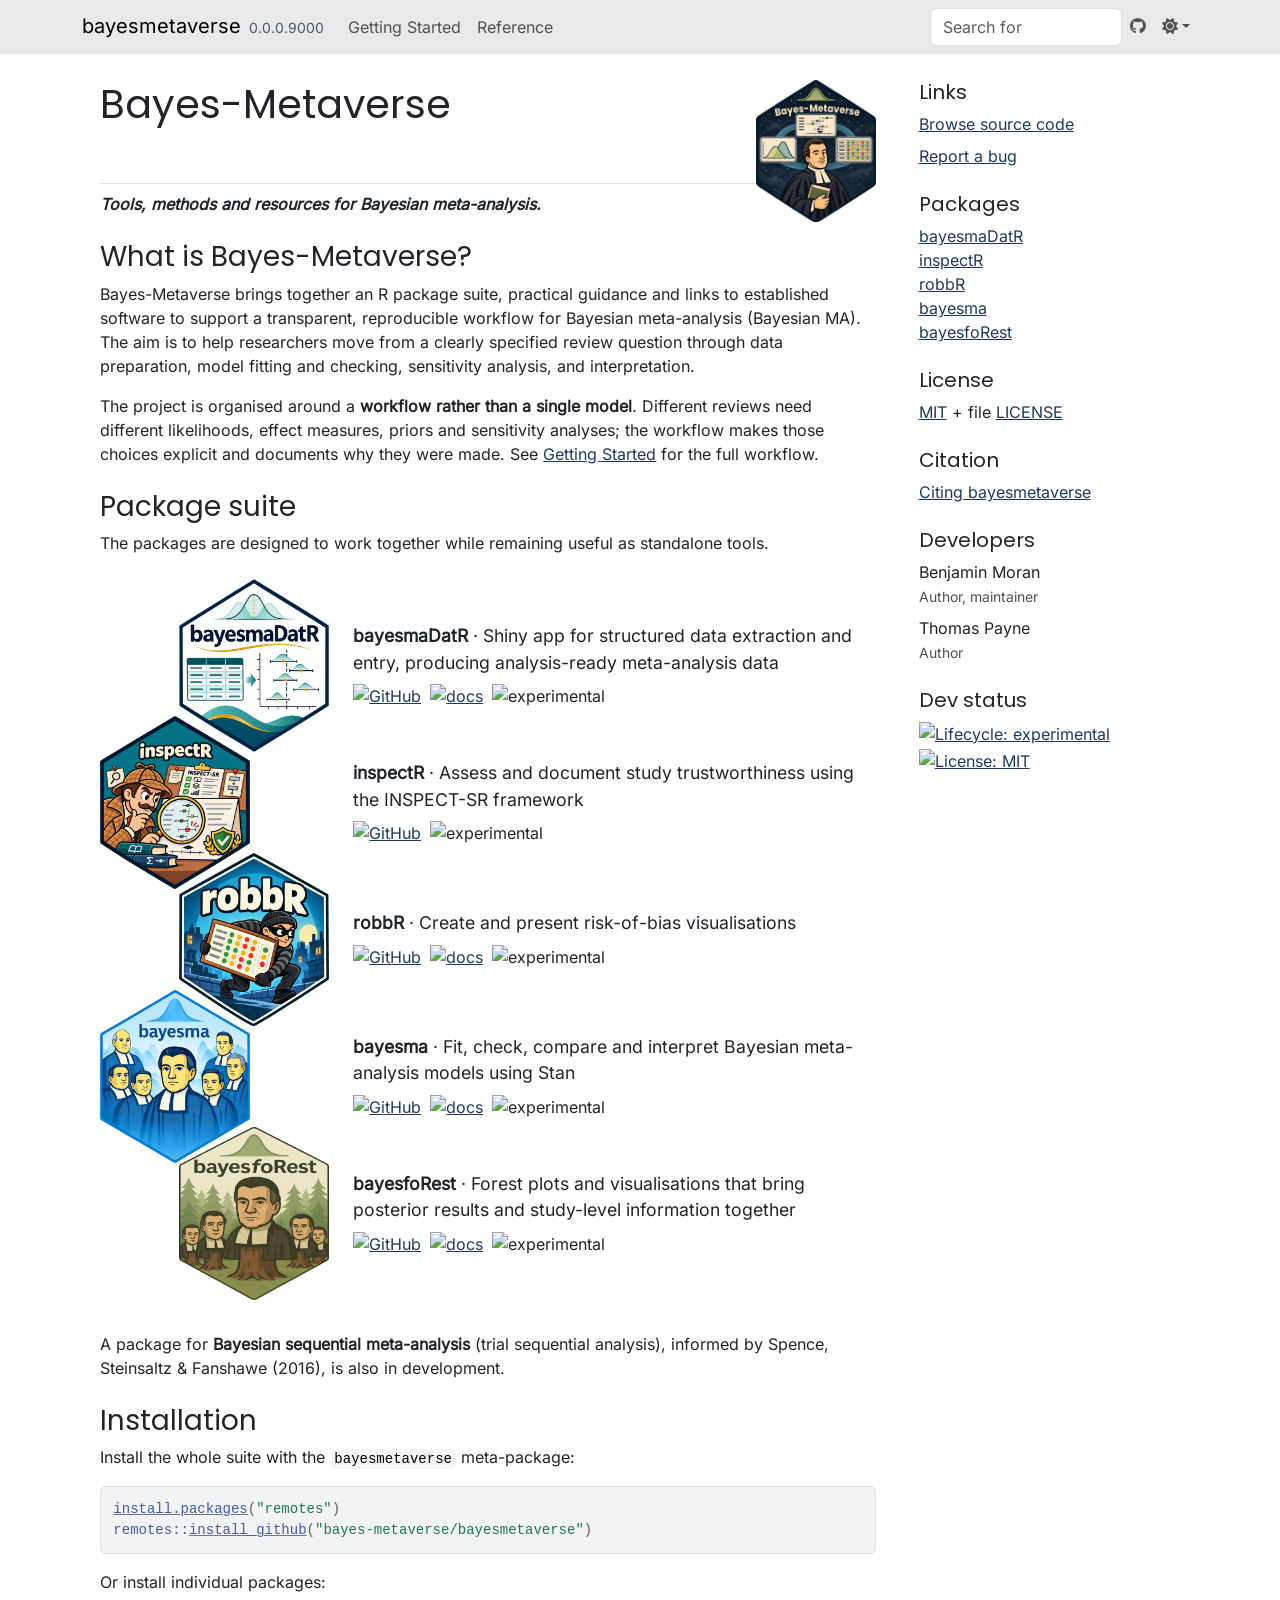
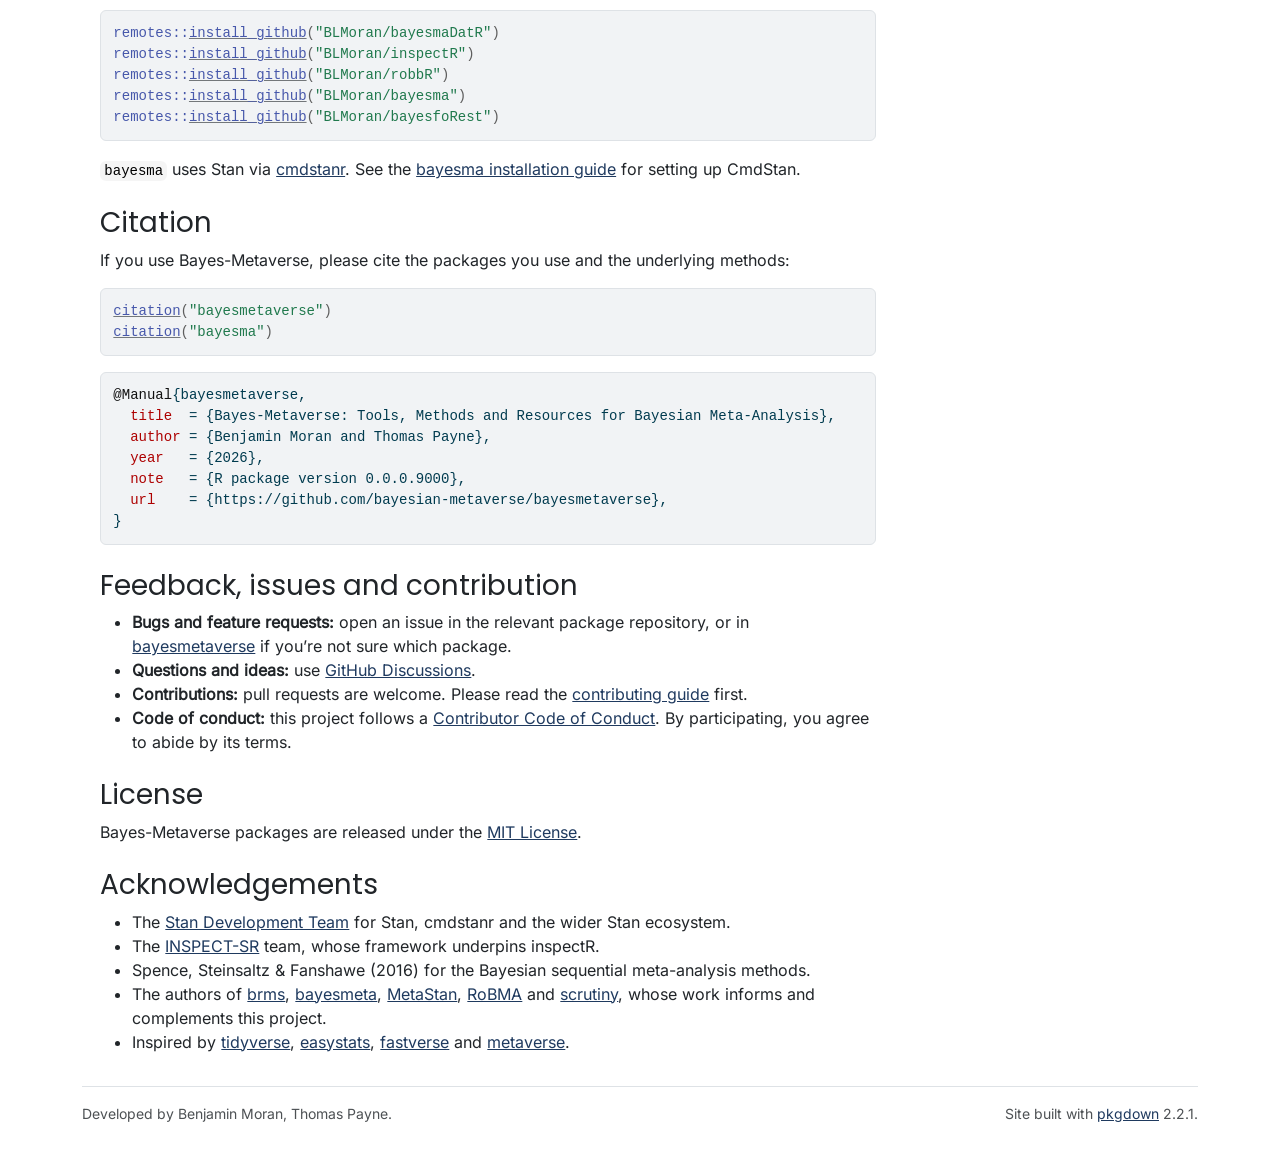
==== docs/index.html @ 8e8fa5fe "Initial commit" ====
<!DOCTYPE html>
<!-- Generated by pkgdown: do not edit by hand --><html lang="en">
<head>
<meta http-equiv="Content-Type" content="text/html; charset=UTF-8">
<meta charset="utf-8">
<meta http-equiv="X-UA-Compatible" content="IE=edge">
<meta name="viewport" content="width=device-width, initial-scale=1, shrink-to-fit=no">
<title>Bayes-Metaverse: Tools, Methods and Resources for Bayesian Meta-Analysis • bayesmetaverse</title>
<!-- favicons --><link rel="icon" type="image/png" sizes="96x96" href="favicon-96x96.png">
<link rel="icon" type="”image/svg+xml”" href="favicon.svg">
<link rel="apple-touch-icon" sizes="180x180" href="apple-touch-icon.png">
<link rel="icon" sizes="any" href="favicon.ico">
<link rel="manifest" href="site.webmanifest">
<script src="lightswitch.js"></script><script src="deps/jquery-3.6.0/jquery-3.6.0.min.js"></script><meta name="viewport" content="width=device-width, initial-scale=1, shrink-to-fit=no">
<link href="deps/bootstrap-5.3.8/bootstrap.min.css" rel="stylesheet">
<script src="deps/bootstrap-5.3.8/bootstrap.bundle.min.js"></script><link href="deps/Inter-0.4.10/font.css" rel="stylesheet">
<link href="deps/Poppins-0.4.10/font.css" rel="stylesheet">
<link href="deps/font-awesome-6.5.2/css/all.min.css" rel="stylesheet">
<link href="deps/font-awesome-6.5.2/css/v4-shims.min.css" rel="stylesheet">
<script src="deps/headroom-0.11.0/headroom.min.js"></script><script src="deps/headroom-0.11.0/jQuery.headroom.min.js"></script><script src="deps/bootstrap-toc-1.0.1/bootstrap-toc.min.js"></script><script src="deps/clipboard.js-2.0.11/clipboard.min.js"></script><script src="deps/search-1.0.0/autocomplete.jquery.min.js"></script><script src="deps/search-1.0.0/fuse.min.js"></script><script src="deps/search-1.0.0/mark.min.js"></script><!-- pkgdown --><script src="pkgdown.js"></script><link href="extra.css" rel="stylesheet">
<meta property="og:title" content="Bayes-Metaverse: Tools, Methods and Resources for Bayesian Meta-Analysis">
<meta name="description" content="Installs and loads the Bayes-Metaverse suite of packages for a principled, reproducible Bayesian meta-analysis workflow.">
<meta property="og:description" content="Installs and loads the Bayes-Metaverse suite of packages for a principled, reproducible Bayesian meta-analysis workflow.">
<meta property="og:image" content="https://bayesian-metaverse.github.io/bayesmetaverse/logo.png">
</head>
<body>
    <a href="#main" class="visually-hidden-focusable">Skip to contents</a>


    <nav class="navbar navbar-expand-lg fixed-top " aria-label="Site navigation"><div class="container">

    <a class="navbar-brand me-2" href="index.html">bayesmetaverse</a>

    <small class="nav-text text-muted me-auto" data-bs-toggle="tooltip" data-bs-placement="bottom" title="">0.0.0.9000</small>


    <button class="navbar-toggler" type="button" data-bs-toggle="collapse" data-bs-target="#navbar" aria-controls="navbar" aria-expanded="false" aria-label="Toggle navigation">
      <span class="navbar-toggler-icon"></span>
    </button>

    <div id="navbar" class="collapse navbar-collapse ms-3">
      <ul class="navbar-nav me-auto">
<li class="nav-item"><a class="nav-link" href="articles/bayesmetaverse.html">Getting Started</a></li>
<li class="nav-item"><a class="nav-link" href="reference/index.html">Reference</a></li>
      </ul>
<ul class="navbar-nav">
<li class="nav-item"><form class="form-inline" role="search">
 <input class="form-control" type="search" name="search-input" id="search-input" autocomplete="off" aria-label="Search site" placeholder="Search for" data-search-index="search.json">
</form></li>
<li class="nav-item"><a class="external-link nav-link" href="https://github.com/bayesian-metaverse/bayesmetaverse" aria-label="GitHub"><span class="fa fab fa-github"></span></a></li>
<li class="nav-item dropdown">
  <button class="nav-link dropdown-toggle" type="button" id="dropdown-lightswitch" data-bs-toggle="dropdown" aria-expanded="false" aria-haspopup="true" aria-label="Light switch"><span class="fa fa-sun"></span></button>
  <ul class="dropdown-menu dropdown-menu-end" aria-labelledby="dropdown-lightswitch">
<li><button class="dropdown-item" data-bs-theme-value="light"><span class="fa fa-sun"></span> Light</button></li>
    <li><button class="dropdown-item" data-bs-theme-value="dark"><span class="fa fa-moon"></span> Dark</button></li>
    <li><button class="dropdown-item" data-bs-theme-value="auto"><span class="fa fa-adjust"></span> Auto</button></li>
  </ul>
</li>
      </ul>
</div>


  </div>
</nav><div class="container template-home">
<div class="row">
  <main id="main" class="col-md-9"><div class="section level1">
<div class="page-header">
<img src="logo.png" class="logo" alt=""><h1 id="bayes-metaverse-">Bayes-Metaverse 
<a class="anchor" aria-label="anchor" href="#bayes-metaverse-"></a>
</h1>
</div>
<!-- badges: start -->

<p><strong><em>Tools, methods and resources for Bayesian meta-analysis.</em></strong></p>
<div class="section level2">
<h2 id="what-is-bayes-metaverse">What is Bayes-Metaverse?<a class="anchor" aria-label="anchor" href="#what-is-bayes-metaverse"></a>
</h2>
<p>Bayes-Metaverse brings together an R package suite, practical guidance and links to established software to support a transparent, reproducible workflow for Bayesian meta-analysis (Bayesian MA). The aim is to help researchers move from a clearly specified review question through data preparation, model fitting and checking, sensitivity analysis, and interpretation.</p>
<p>The project is organised around a <strong>workflow rather than a single model</strong>. Different reviews need different likelihoods, effect measures, priors and sensitivity analyses; the workflow makes those choices explicit and documents why they were made. See <a href="https://bayesian-metaverse.github.io/bayesmetaverse/articles/bayesmetaverse.html">Getting Started</a> for the full workflow.</p>
</div>
<div class="section level2">
<h2 id="package-suite">Package suite<a class="anchor" aria-label="anchor" href="#package-suite"></a>
</h2>
<p>The packages are designed to work together while remaining useful as standalone tools.</p>
<div class="bmv-suite">
<div class="bmv-pkg">
<a class="external-link bmv-hex" href="https://blmoran.github.io/bayesmaDatR/"><img src="reference/figures/bayesmaDatR.png" alt="bayesmaDatR hex" height="170"></a>
<div class="bmv-pkg-text">
<p class="bmv-pkg-desc">
<b>bayesmaDatR</b> · Shiny app for structured data extraction and entry, producing analysis-ready meta-analysis data
</p>
<p class="bmv-pkg-badges">
<a href="https://github.com/BLMoran/bayesmaDatR" class="external-link"><img src="https://img.shields.io/badge/GitHub-bayesmaDatR-1F6F8B?logo=github" alt="GitHub"></a> <a href="https://blmoran.github.io/bayesmaDatR/" class="external-link"><img src="https://img.shields.io/badge/docs-bayesmaDatR-1F6F8B" alt="docs"></a> <img src="https://img.shields.io/badge/lifecycle-experimental-orange.svg" alt="experimental"></p>
</div>
</div>
<div class="bmv-pkg">
<a class="external-link bmv-hex" href="https://github.com/BLMoran/inspectR"><img src="reference/figures/inspectR.png" alt="inspectR hex" height="170"></a>
<div class="bmv-pkg-text">
<p class="bmv-pkg-desc">
<b>inspectR</b> · Assess and document study trustworthiness using the INSPECT-SR framework
</p>
<p class="bmv-pkg-badges">
<a href="https://github.com/BLMoran/inspectR" class="external-link"><img src="https://img.shields.io/badge/GitHub-inspectR-1F6F8B?logo=github" alt="GitHub"></a> <img src="https://img.shields.io/badge/lifecycle-experimental-orange.svg" alt="experimental"></p>
</div>
</div>
<div class="bmv-pkg">
<a class="external-link bmv-hex" href="https://blmoran.github.io/robbR/"><img src="reference/figures/robbR.png" alt="robbR hex" height="170"></a>
<div class="bmv-pkg-text">
<p class="bmv-pkg-desc">
<b>robbR</b> · Create and present risk-of-bias visualisations
</p>
<p class="bmv-pkg-badges">
<a href="https://github.com/BLMoran/robbR" class="external-link"><img src="https://img.shields.io/badge/GitHub-robbR-1F6F8B?logo=github" alt="GitHub"></a> <a href="https://blmoran.github.io/robbR/" class="external-link"><img src="https://img.shields.io/badge/docs-robbR-1F6F8B" alt="docs"></a> <img src="https://img.shields.io/badge/lifecycle-experimental-orange.svg" alt="experimental"></p>
</div>
</div>
<div class="bmv-pkg">
<a class="external-link bmv-hex" href="https://blmoran.github.io/bayesma/"><img src="reference/figures/bayesma.png" alt="bayesma hex" height="170"></a>
<div class="bmv-pkg-text">
<p class="bmv-pkg-desc">
<b>bayesma</b> · Fit, check, compare and interpret Bayesian meta-analysis models using Stan
</p>
<p class="bmv-pkg-badges">
<a href="https://github.com/BLMoran/bayesma" class="external-link"><img src="https://img.shields.io/badge/GitHub-bayesma-1F6F8B?logo=github" alt="GitHub"></a> <a href="https://blmoran.github.io/bayesma/" class="external-link"><img src="https://img.shields.io/badge/docs-bayesma-1F6F8B" alt="docs"></a> <img src="https://img.shields.io/badge/lifecycle-experimental-orange.svg" alt="experimental"></p>
</div>
</div>
<div class="bmv-pkg">
<a class="external-link bmv-hex" href="https://blmoran.github.io/bayesfoRest/"><img src="reference/figures/bayesfoRest.png" alt="bayesfoRest hex" height="170"></a>
<div class="bmv-pkg-text">
<p class="bmv-pkg-desc">
<b>bayesfoRest</b> · Forest plots and visualisations that bring posterior results and study-level information together
</p>
<p class="bmv-pkg-badges">
<a href="https://github.com/BLMoran/bayesfoRest" class="external-link"><img src="https://img.shields.io/badge/GitHub-bayesfoRest-1F6F8B?logo=github" alt="GitHub"></a> <a href="https://blmoran.github.io/bayesfoRest/" class="external-link"><img src="https://img.shields.io/badge/docs-bayesfoRest-1F6F8B" alt="docs"></a> <img src="https://img.shields.io/badge/lifecycle-experimental-orange.svg" alt="experimental"></p>
</div>
</div>
</div>
<p>A package for <strong>Bayesian sequential meta-analysis</strong> (trial sequential analysis), informed by Spence, Steinsaltz &amp; Fanshawe (2016), is also in development.</p>
</div>
<div class="section level2">
<h2 id="installation">Installation<a class="anchor" aria-label="anchor" href="#installation"></a>
</h2>
<p>Install the whole suite with the <code>bayesmetaverse</code> meta-package:</p>
<div class="sourceCode" id="cb1"><pre class="downlit sourceCode r">
<code class="sourceCode R"><span><span class="fu"><a href="https://rdrr.io/r/utils/install.packages.html" class="external-link">install.packages</a></span><span class="op">(</span><span class="st">"remotes"</span><span class="op">)</span></span>
<span><span class="fu">remotes</span><span class="fu">::</span><span class="fu"><a href="https://remotes.r-lib.org/reference/install_github.html" class="external-link">install_github</a></span><span class="op">(</span><span class="st">"bayes-metaverse/bayesmetaverse"</span><span class="op">)</span></span></code></pre></div>
<p>Or install individual packages:</p>
<div class="sourceCode" id="cb2"><pre class="downlit sourceCode r">
<code class="sourceCode R"><span><span class="fu">remotes</span><span class="fu">::</span><span class="fu"><a href="https://remotes.r-lib.org/reference/install_github.html" class="external-link">install_github</a></span><span class="op">(</span><span class="st">"BLMoran/bayesmaDatR"</span><span class="op">)</span></span>
<span><span class="fu">remotes</span><span class="fu">::</span><span class="fu"><a href="https://remotes.r-lib.org/reference/install_github.html" class="external-link">install_github</a></span><span class="op">(</span><span class="st">"BLMoran/inspectR"</span><span class="op">)</span></span>
<span><span class="fu">remotes</span><span class="fu">::</span><span class="fu"><a href="https://remotes.r-lib.org/reference/install_github.html" class="external-link">install_github</a></span><span class="op">(</span><span class="st">"BLMoran/robbR"</span><span class="op">)</span></span>
<span><span class="fu">remotes</span><span class="fu">::</span><span class="fu"><a href="https://remotes.r-lib.org/reference/install_github.html" class="external-link">install_github</a></span><span class="op">(</span><span class="st">"BLMoran/bayesma"</span><span class="op">)</span></span>
<span><span class="fu">remotes</span><span class="fu">::</span><span class="fu"><a href="https://remotes.r-lib.org/reference/install_github.html" class="external-link">install_github</a></span><span class="op">(</span><span class="st">"BLMoran/bayesfoRest"</span><span class="op">)</span></span></code></pre></div>
<p><code>bayesma</code> uses Stan via <a href="https://mc-stan.org/cmdstanr/" class="external-link">cmdstanr</a>. See the <a href="https://blmoran.github.io/bayesma/" class="external-link">bayesma installation guide</a> for setting up CmdStan.</p>
</div>
<div class="section level2">
<h2 id="citation">Citation<a class="anchor" aria-label="anchor" href="#citation"></a>
</h2>
<p>If you use Bayes-Metaverse, please cite the packages you use and the underlying methods:</p>
<div class="sourceCode" id="cb3"><pre class="downlit sourceCode r">
<code class="sourceCode R"><span><span class="fu"><a href="https://rdrr.io/r/utils/citation.html" class="external-link">citation</a></span><span class="op">(</span><span class="st">"bayesmetaverse"</span><span class="op">)</span></span>
<span><span class="fu"><a href="https://rdrr.io/r/utils/citation.html" class="external-link">citation</a></span><span class="op">(</span><span class="st">"bayesma"</span><span class="op">)</span></span></code></pre></div>
<div class="sourceCode" id="cb4"><pre class="sourceCode bibtex"><code class="sourceCode bibtex"><span id="cb4-1"><a href="#cb4-1" tabindex="-1"></a><span class="va">@Manual</span>{<span class="ot">bayesmetaverse</span>,</span>
<span id="cb4-2"><a href="#cb4-2" tabindex="-1"></a>  <span class="dt">title</span>  = {Bayes-Metaverse: Tools, Methods and Resources for Bayesian Meta-Analysis},</span>
<span id="cb4-3"><a href="#cb4-3" tabindex="-1"></a>  <span class="dt">author</span> = {Benjamin Moran and Thomas Payne},</span>
<span id="cb4-4"><a href="#cb4-4" tabindex="-1"></a>  <span class="dt">year</span>   = {2026},</span>
<span id="cb4-5"><a href="#cb4-5" tabindex="-1"></a>  <span class="dt">note</span>   = {R package version 0.0.0.9000},</span>
<span id="cb4-6"><a href="#cb4-6" tabindex="-1"></a>  <span class="dt">url</span>    = {https://github.com/bayesian-metaverse/bayesmetaverse},</span>
<span id="cb4-7"><a href="#cb4-7" tabindex="-1"></a>}</span></code></pre></div>
</div>
<div class="section level2">
<h2 id="feedback-issues-and-contribution">Feedback, issues and contribution<a class="anchor" aria-label="anchor" href="#feedback-issues-and-contribution"></a>
</h2>
<ul>
<li>
<strong>Bugs and feature requests:</strong> open an issue in the relevant package repository, or in <a href="https://github.com/bayesian-metaverse/bayesmetaverse/issues" class="external-link">bayesmetaverse</a> if you’re not sure which package.</li>
<li>
<strong>Questions and ideas:</strong> use <a href="https://github.com/bayesian-metaverse/bayesmetaverse/discussions" class="external-link">GitHub Discussions</a>.</li>
<li>
<strong>Contributions:</strong> pull requests are welcome. Please read the <a href="CONTRIBUTING.html">contributing guide</a> first.</li>
<li>
<strong>Code of conduct:</strong> this project follows a <a href="CODE_OF_CONDUCT.html">Contributor Code of Conduct</a>. By participating, you agree to abide by its terms.</li>
</ul>
</div>
<div class="section level2">
<h2 id="license">License<a class="anchor" aria-label="anchor" href="#license"></a>
</h2>
<p>Bayes-Metaverse packages are released under the <a href="LICENSE.html">MIT License</a>.</p>
</div>
<div class="section level2">
<h2 id="acknowledgements">Acknowledgements<a class="anchor" aria-label="anchor" href="#acknowledgements"></a>
</h2>
<ul>
<li>The <a href="https://mc-stan.org/" class="external-link">Stan Development Team</a> for Stan, cmdstanr and the wider Stan ecosystem.</li>
<li>The <a href="https://doi.org/10.1136/bmj-2024-082233" class="external-link">INSPECT-SR</a> team, whose framework underpins inspectR.</li>
<li>Spence, Steinsaltz &amp; Fanshawe (2016) for the Bayesian sequential meta-analysis methods.</li>
<li>The authors of <a href="https://paul-buerkner.github.io/brms/" class="external-link">brms</a>, <a href="https://cran.r-project.org/package=bayesmeta" class="external-link">bayesmeta</a>, <a href="https://cran.r-project.org/package=MetaStan" class="external-link">MetaStan</a>, <a href="https://cran.r-project.org/package=RoBMA" class="external-link">RoBMA</a> and <a href="https://lhdjung.github.io/scrutiny/" class="external-link">scrutiny</a>, whose work informs and complements this project.</li>
<li>Inspired by <a href="https://www.tidyverse.org/" class="external-link">tidyverse</a>, <a href="https://easystats.github.io/easystats/" class="external-link">easystats</a>, <a href="https://fastverse.org/" class="external-link">fastverse</a> and <a href="https://rmetaverse.github.io/" class="external-link">metaverse</a>.</li>
</ul>
</div>
</div>
  </main><aside class="col-md-3"><div class="links">
<h2 data-toc-skip>Links</h2>
<ul class="list-unstyled">
<li><a href="https://github.com/bayesian-metaverse/bayesmetaverse/" class="external-link">Browse source code</a></li>
<li><a href="https://github.com/bayesian-metaverse/bayesmetaverse/issues" class="external-link">Report a bug</a></li>
</ul>
</div>

<div class="packages">
<h2 data-toc-skip>Packages</h2>
<ul class="list-unstyled">
<li><p><a href="https://github.com/BLMoran/bayesmaDatR" class="external-link">bayesmaDatR</a><br><a href="https://github.com/BLMoran/inspectR" class="external-link">inspectR</a><br><a href="https://github.com/BLMoran/robbR" class="external-link">robbR</a><br><a href="https://blmoran.github.io/bayesma/" class="external-link">bayesma</a><br><a href="https://blmoran.github.io/bayesfoRest/" class="external-link">bayesfoRest</a></p></li>
</ul>
</div>

<div class="license">
<h2 data-toc-skip>License</h2>
<ul class="list-unstyled">
<li>
<a href="https://opensource.org/licenses/mit-license.php" class="external-link">MIT</a> + file <a href="LICENSE-text.html">LICENSE</a>
</li>
</ul>
</div>


<div class="citation">
<h2 data-toc-skip>Citation</h2>
<ul class="list-unstyled">
<li><a href="authors.html#citation">Citing bayesmetaverse</a></li>
</ul>
</div>

<div class="developers">
<h2 data-toc-skip>Developers</h2>
<ul class="list-unstyled">
<li>Benjamin Moran <br><small class="roles"> Author, maintainer </small>   </li>
<li>Thomas Payne <br><small class="roles"> Author </small>   </li>
</ul>
</div>

<div class="dev-status">
<h2 data-toc-skip>Dev status</h2>
<ul class="list-unstyled">
<li><a href="https://lifecycle.r-lib.org/articles/stages.html#experimental" class="external-link"><img src="https://img.shields.io/badge/lifecycle-experimental-orange.svg" alt="Lifecycle: experimental"></a></li>
<li><a href="https://opensource.org/licenses/MIT" class="external-link"><img src="https://img.shields.io/badge/License-MIT-blue.svg" alt="License: MIT"></a></li>
</ul>
</div>

  </aside>
</div>


    <footer><div class="pkgdown-footer-left">
  <p>Developed by Benjamin Moran, Thomas Payne.</p>
</div>

<div class="pkgdown-footer-right">
  <p>Site built with <a href="https://pkgdown.r-lib.org/" class="external-link">pkgdown</a> 2.2.1.</p>
</div>

    </footer>
</div>





  </body>
</html>
---- docs/deps/Inter-0.4.10/font.css ----
/* cyrillic-ext */
@font-face {
  font-family: 'Inter';
  font-style: normal;
  font-weight: 400;
  font-display: swap;
  src: url(UcCO3FwrK3iLTeHuS_nVMrMxCp50SjIw2boKoduKmMEVuLyfAZJhiI2B.woff2) format('woff2');
  unicode-range: U+0460-052F, U+1C80-1C8A, U+20B4, U+2DE0-2DFF, U+A640-A69F, U+FE2E-FE2F;
}
/* cyrillic */
@font-face {
  font-family: 'Inter';
  font-style: normal;
  font-weight: 400;
  font-display: swap;
  src: url(UcCO3FwrK3iLTeHuS_nVMrMxCp50SjIw2boKoduKmMEVuLyfAZthiI2B.woff2) format('woff2');
  unicode-range: U+0301, U+0400-045F, U+0490-0491, U+04B0-04B1, U+2116;
}
/* greek-ext */
@font-face {
  font-family: 'Inter';
  font-style: normal;
  font-weight: 400;
  font-display: swap;
  src: url(UcCO3FwrK3iLTeHuS_nVMrMxCp50SjIw2boKoduKmMEVuLyfAZNhiI2B.woff2) format('woff2');
  unicode-range: U+1F00-1FFF;
}
/* greek */
@font-face {
  font-family: 'Inter';
  font-style: normal;
  font-weight: 400;
  font-display: swap;
  src: url(UcCO3FwrK3iLTeHuS_nVMrMxCp50SjIw2boKoduKmMEVuLyfAZxhiI2B.woff2) format('woff2');
  unicode-range: U+0370-0377, U+037A-037F, U+0384-038A, U+038C, U+038E-03A1, U+03A3-03FF;
}
/* vietnamese */
@font-face {
  font-family: 'Inter';
  font-style: normal;
  font-weight: 400;
  font-display: swap;
  src: url(UcCO3FwrK3iLTeHuS_nVMrMxCp50SjIw2boKoduKmMEVuLyfAZBhiI2B.woff2) format('woff2');
  unicode-range: U+0102-0103, U+0110-0111, U+0128-0129, U+0168-0169, U+01A0-01A1, U+01AF-01B0, U+0300-0301, U+0303-0304, U+0308-0309, U+0323, U+0329, U+1EA0-1EF9, U+20AB;
}
/* latin-ext */
@font-face {
  font-family: 'Inter';
  font-style: normal;
  font-weight: 400;
  font-display: swap;
  src: url(UcCO3FwrK3iLTeHuS_nVMrMxCp50SjIw2boKoduKmMEVuLyfAZFhiI2B.woff2) format('woff2');
  unicode-range: U+0100-02BA, U+02BD-02C5, U+02C7-02CC, U+02CE-02D7, U+02DD-02FF, U+0304, U+0308, U+0329, U+1D00-1DBF, U+1E00-1E9F, U+1EF2-1EFF, U+2020, U+20A0-20AB, U+20AD-20C4, U+2113, U+2C60-2C7F, U+A720-A7FF;
}
/* latin */
@font-face {
  font-family: 'Inter';
  font-style: normal;
  font-weight: 400;
  font-display: swap;
  src: url(UcCO3FwrK3iLTeHuS_nVMrMxCp50SjIw2boKoduKmMEVuLyfAZ9hiA.woff2) format('woff2');
  unicode-range: U+0000-00FF, U+0131, U+0152-0153, U+02BB-02BC, U+02C6, U+02DA, U+02DC, U+0304, U+0308, U+0329, U+2000-206F, U+20AC, U+2122, U+2191, U+2193, U+2212, U+2215, U+FEFF, U+FFFD;
}
---- docs/deps/Poppins-0.4.10/font.css ----
/* devanagari */
@font-face {
  font-family: 'Poppins';
  font-style: normal;
  font-weight: 400;
  font-display: swap;
  src: url(pxiEyp8kv8JHgFVrJJbecmNE.woff2) format('woff2');
  unicode-range: U+0900-097F, U+1CD0-1CF4, U+1CF7-1CF9, U+200C-200D, U+20A8, U+20B9, U+20F0, U+25CC, U+A830-A839, U+A8E0-A8FF, U+11B00-11B0A;
}
/* latin-ext */
@font-face {
  font-family: 'Poppins';
  font-style: normal;
  font-weight: 400;
  font-display: swap;
  src: url(pxiEyp8kv8JHgFVrJJnecmNE.woff2) format('woff2');
  unicode-range: U+0100-02BA, U+02BD-02C5, U+02C7-02CC, U+02CE-02D7, U+02DD-02FF, U+0304, U+0308, U+0329, U+1D00-1DBF, U+1E00-1E9F, U+1EF2-1EFF, U+2020, U+20A0-20AB, U+20AD-20C4, U+2113, U+2C60-2C7F, U+A720-A7FF;
}
/* latin */
@font-face {
  font-family: 'Poppins';
  font-style: normal;
  font-weight: 400;
  font-display: swap;
  src: url(pxiEyp8kv8JHgFVrJJfecg.woff2) format('woff2');
  unicode-range: U+0000-00FF, U+0131, U+0152-0153, U+02BB-02BC, U+02C6, U+02DA, U+02DC, U+0304, U+0308, U+0329, U+2000-206F, U+20AC, U+2122, U+2191, U+2193, U+2212, U+2215, U+FEFF, U+FFFD;
}
---- docs/deps/font-awesome-6.5.2/css/v4-shims.min.css ----
/*!
 * Font Awesome Free 6.5.2 by @fontawesome - https://fontawesome.com
 * License - https://fontawesome.com/license/free (Icons: CC BY 4.0, Fonts: SIL OFL 1.1, Code: MIT License)
 * Copyright 2024 Fonticons, Inc.
 */
.fa.fa-glass:before{content:"\f000"}.fa.fa-envelope-o{font-family:"Font Awesome 6 Free";font-weight:400}.fa.fa-envelope-o:before{content:"\f0e0"}.fa.fa-star-o{font-family:"Font Awesome 6 Free";font-weight:400}.fa.fa-star-o:before{content:"\f005"}.fa.fa-close:before,.fa.fa-remove:before{content:"\f00d"}.fa.fa-gear:before{content:"\f013"}.fa.fa-trash-o{font-family:"Font Awesome 6 Free";font-weight:400}.fa.fa-trash-o:before{content:"\f2ed"}.fa.fa-home:before{content:"\f015"}.fa.fa-file-o{font-family:"Font Awesome 6 Free";font-weight:400}.fa.fa-file-o:before{content:"\f15b"}.fa.fa-clock-o{font-family:"Font Awesome 6 Free";font-weight:400}.fa.fa-clock-o:before{content:"\f017"}.fa.fa-arrow-circle-o-down{font-family:"Font Awesome 6 Free";font-weight:400}.fa.fa-arrow-circle-o-down:before{content:"\f358"}.fa.fa-arrow-circle-o-up{font-family:"Font Awesome 6 Free";font-weight:400}.fa.fa-arrow-circle-o-up:before{content:"\f35b"}.fa.fa-play-circle-o{font-family:"Font Awesome 6 Free";font-weight:400}.fa.fa-play-circle-o:before{content:"\f144"}.fa.fa-repeat:before,.fa.fa-rotate-right:before{content:"\f01e"}.fa.fa-refresh:before{content:"\f021"}.fa.fa-list-alt{font-family:"Font Awesome 6 Free";font-weight:400}.fa.fa-list-alt:before{content:"\f022"}.fa.fa-dedent:before{content:"\f03b"}.fa.fa-video-camera:before{content:"\f03d"}.fa.fa-picture-o{font-family:"Font Awesome 6 Free";font-weight:400}.fa.fa-picture-o:before{content:"\f03e"}.fa.fa-photo{font-family:"Font Awesome 6 Free";font-weight:400}.fa.fa-photo:before{content:"\f03e"}.fa.fa-image{font-family:"Font Awesome 6 Free";font-weight:400}.fa.fa-image:before{content:"\f03e"}.fa.fa-map-marker:before{content:"\f3c5"}.fa.fa-pencil-square-o{font-family:"Font Awesome 6 Free";font-weight:400}.fa.fa-pencil-square-o:before{content:"\f044"}.fa.fa-edit{font-family:"Font Awesome 6 Free";font-weight:400}.fa.fa-edit:before{content:"\f044"}.fa.fa-share-square-o:before{content:"\f14d"}.fa.fa-check-square-o{font-family:"Font Awesome 6 Free";font-weight:400}.fa.fa-check-square-o:before{content:"\f14a"}.fa.fa-arrows:before{content:"\f0b2"}.fa.fa-times-circle-o{font-family:"Font Awesome 6 Free";font-weight:400}.fa.fa-times-circle-o:before{content:"\f057"}.fa.fa-check-circle-o{font-family:"Font Awesome 6 Free";font-weight:400}.fa.fa-check-circle-o:before{content:"\f058"}.fa.fa-mail-forward:before{content:"\f064"}.fa.fa-expand:before{content:"\f424"}.fa.fa-compress:before{content:"\f422"}.fa.fa-eye,.fa.fa-eye-slash{font-family:"Font Awesome 6 Free";font-weight:400}.fa.fa-warning:before{content:"\f071"}.fa.fa-calendar:before{content:"\f073"}.fa.fa-arrows-v:before{content:"\f338"}.fa.fa-arrows-h:before{content:"\f337"}.fa.fa-bar-chart-o:before,.fa.fa-bar-chart:before{content:"\e0e3"}.fa.fa-twitter-square{font-family:"Font Awesome 6 Brands";font-weight:400}.fa.fa-twitter-square:before{content:"\f081"}.fa.fa-facebook-square{font-family:"Font Awesome 6 Brands";font-weight:400}.fa.fa-facebook-square:before{content:"\f082"}.fa.fa-gears:before{content:"\f085"}.fa.fa-thumbs-o-up{font-family:"Font Awesome 6 Free";font-weight:400}.fa.fa-thumbs-o-up:before{content:"\f164"}.fa.fa-thumbs-o-down{font-family:"Font Awesome 6 Free";font-weight:400}.fa.fa-thumbs-o-down:before{content:"\f165"}.fa.fa-heart-o{font-family:"Font Awesome 6 Free";font-weight:400}.fa.fa-heart-o:before{content:"\f004"}.fa.fa-sign-out:before{content:"\f2f5"}.fa.fa-linkedin-square{font-family:"Font Awesome 6 Brands";font-weight:400}.fa.fa-linkedin-square:before{content:"\f08c"}.fa.fa-thumb-tack:before{content:"\f08d"}.fa.fa-external-link:before{content:"\f35d"}.fa.fa-sign-in:before{content:"\f2f6"}.fa.fa-github-square{font-family:"Font Awesome 6 Brands";font-weight:400}.fa.fa-github-square:before{content:"\f092"}.fa.fa-lemon-o{font-family:"Font Awesome 6 Free";font-weight:400}.fa.fa-lemon-o:before{content:"\f094"}.fa.fa-square-o{font-family:"Font Awesome 6 Free";font-weight:400}.fa.fa-square-o:before{content:"\f0c8"}.fa.fa-bookmark-o{font-family:"Font Awesome 6 Free";font-weight:400}.fa.fa-bookmark-o:before{content:"\f02e"}.fa.fa-facebook,.fa.fa-twitter{font-family:"Font Awesome 6 Brands";font-weight:400}.fa.fa-facebook:before{content:"\f39e"}.fa.fa-facebook-f{font-family:"Font Awesome 6 Brands";font-weight:400}.fa.fa-facebook-f:before{content:"\f39e"}.fa.fa-github{font-family:"Font Awesome 6 Brands";font-weight:400}.fa.fa-credit-card{font-family:"Font Awesome 6 Free";font-weight:400}.fa.fa-feed:before{content:"\f09e"}.fa.fa-hdd-o{font-family:"Font Awesome 6 Free";font-weight:400}.fa.fa-hdd-o:before{content:"\f0a0"}.fa.fa-hand-o-right{font-family:"Font Awesome 6 Free";font-weight:400}.fa.fa-hand-o-right:before{content:"\f0a4"}.fa.fa-hand-o-left{font-family:"Font Awesome 6 Free";font-weight:400}.fa.fa-hand-o-left:before{content:"\f0a5"}.fa.fa-hand-o-up{font-family:"Font Awesome 6 Free";font-weight:400}.fa.fa-hand-o-up:before{content:"\f0a6"}.fa.fa-hand-o-down{font-family:"Font Awesome 6 Free";font-weight:400}.fa.fa-hand-o-down:before{content:"\f0a7"}.fa.fa-globe:before{content:"\f57d"}.fa.fa-tasks:before{content:"\f828"}.fa.fa-arrows-alt:before{content:"\f31e"}.fa.fa-group:before{content:"\f0c0"}.fa.fa-chain:before{content:"\f0c1"}.fa.fa-cut:before{content:"\f0c4"}.fa.fa-files-o{font-family:"Font Awesome 6 Free";font-weight:400}.fa.fa-files-o:before{content:"\f0c5"}.fa.fa-floppy-o{font-family:"Font Awesome 6 Free";font-weight:400}.fa.fa-floppy-o:before{content:"\f0c7"}.fa.fa-save{font-family:"Font Awesome 6 Free";font-weight:400}.fa.fa-save:before{content:"\f0c7"}.fa.fa-navicon:before,.fa.fa-reorder:before{content:"\f0c9"}.fa.fa-magic:before{content:"\e2ca"}.fa.fa-pinterest,.fa.fa-pinterest-square{font-family:"Font Awesome 6 Brands";font-weight:400}.fa.fa-pinterest-square:before{content:"\f0d3"}.fa.fa-google-plus-square{font-family:"Font Awesome 6 Brands";font-weight:400}.fa.fa-google-plus-square:before{content:"\f0d4"}.fa.fa-google-plus{font-family:"Font Awesome 6 Brands";font-weight:400}.fa.fa-google-plus:before{content:"\f0d5"}.fa.fa-money:before{content:"\f3d1"}.fa.fa-unsorted:before{content:"\f0dc"}.fa.fa-sort-desc:before{content:"\f0dd"}.fa.fa-sort-asc:before{content:"\f0de"}.fa.fa-linkedin{font-family:"Font Awesome 6 Brands";font-weight:400}.fa.fa-linkedin:before{content:"\f0e1"}.fa.fa-rotate-left:before{content:"\f0e2"}.fa.fa-legal:before{content:"\f0e3"}.fa.fa-dashboard:before,.fa.fa-tachometer:before{content:"\f625"}.fa.fa-comment-o{font-family:"Font Awesome 6 Free";font-weight:400}.fa.fa-comment-o:before{content:"\f075"}.fa.fa-comments-o{font-family:"Font Awesome 6 Free";font-weight:400}.fa.fa-comments-o:before{content:"\f086"}.fa.fa-flash:before{content:"\f0e7"}.fa.fa-clipboard:before{content:"\f0ea"}.fa.fa-lightbulb-o{font-family:"Font Awesome 6 Free";font-weight:400}.fa.fa-lightbulb-o:before{content:"\f0eb"}.fa.fa-exchange:before{content:"\f362"}.fa.fa-cloud-download:before{content:"\f0ed"}.fa.fa-cloud-upload:before{content:"\f0ee"}.fa.fa-bell-o{font-family:"Font Awesome 6 Free";font-weight:400}.fa.fa-bell-o:before{content:"\f0f3"}.fa.fa-cutlery:before{content:"\f2e7"}.fa.fa-file-text-o{font-family:"Font Awesome 6 Free";font-weight:400}.fa.fa-file-text-o:before{content:"\f15c"}.fa.fa-building-o{font-family:"Font Awesome 6 Free";font-weight:400}.fa.fa-building-o:before{content:"\f1ad"}.fa.fa-hospital-o{font-family:"Font Awesome 6 Free";font-weight:400}.fa.fa-hospital-o:before{content:"\f0f8"}.fa.fa-tablet:before{content:"\f3fa"}.fa.fa-mobile-phone:before,.fa.fa-mobile:before{content:"\f3cd"}.fa.fa-circle-o{font-family:"Font Awesome 6 Free";font-weight:400}.fa.fa-circle-o:before{content:"\f111"}.fa.fa-mail-reply:before{content:"\f3e5"}.fa.fa-github-alt{font-family:"Font Awesome 6 Brands";font-weight:400}.fa.fa-folder-o{font-family:"Font Awesome 6 Free";font-weight:400}.fa.fa-folder-o:before{content:"\f07b"}.fa.fa-folder-open-o{font-family:"Font Awesome 6 Free";font-weight:400}.fa.fa-folder-open-o:before{content:"\f07c"}.fa.fa-smile-o{font-family:"Font Awesome 6 Free";font-weight:400}.fa.fa-smile-o:before{content:"\f118"}.fa.fa-frown-o{font-family:"Font Awesome 6 Free";font-weight:400}.fa.fa-frown-o:before{content:"\f119"}.fa.fa-meh-o{font-family:"Font Awesome 6 Free";font-weight:400}.fa.fa-meh-o:before{content:"\f11a"}.fa.fa-keyboard-o{font-family:"Font Awesome 6 Free";font-weight:400}.fa.fa-keyboard-o:before{content:"\f11c"}.fa.fa-flag-o{font-family:"Font Awesome 6 Free";font-weight:400}.fa.fa-flag-o:before{content:"\f024"}.fa.fa-mail-reply-all:before{content:"\f122"}.fa.fa-star-half-o{font-family:"Font Awesome 6 Free";font-weight:400}.fa.fa-star-half-o:before{content:"\f5c0"}.fa.fa-star-half-empty{font-family:"Font Awesome 6 Free";font-weight:400}.fa.fa-star-half-empty:before{content:"\f5c0"}.fa.fa-star-half-full{font-family:"Font Awesome 6 Free";font-weight:400}.fa.fa-star-half-full:before{content:"\f5c0"}.fa.fa-code-fork:before{content:"\f126"}.fa.fa-chain-broken:before,.fa.fa-unlink:before{content:"\f127"}.fa.fa-calendar-o{font-family:"Font Awesome 6 Free";font-weight:400}.fa.fa-calendar-o:before{content:"\f133"}.fa.fa-css3,.fa.fa-html5,.fa.fa-maxcdn{font-family:"Font Awesome 6 Brands";font-weight:400}.fa.fa-unlock-alt:before{content:"\f09c"}.fa.fa-minus-square-o{font-family:"Font Awesome 6 Free";font-weight:400}.fa.fa-minus-square-o:before{content:"\f146"}.fa.fa-level-up:before{content:"\f3bf"}.fa.fa-level-down:before{content:"\f3be"}.fa.fa-pencil-square:before{content:"\f14b"}.fa.fa-external-link-square:before{content:"\f360"}.fa.fa-compass{font-family:"Font Awesome 6 Free";font-weight:400}.fa.fa-caret-square-o-down{font-family:"Font Awesome 6 Free";font-weight:400}.fa.fa-caret-square-o-down:before{content:"\f150"}.fa.fa-toggle-down{font-family:"Font Awesome 6 Free";font-weight:400}.fa.fa-toggle-down:before{content:"\f150"}.fa.fa-caret-square-o-up{font-family:"Font Awesome 6 Free";font-weight:400}.fa.fa-caret-square-o-up:before{content:"\f151"}.fa.fa-toggle-up{font-family:"Font Awesome 6 Free";font-weight:400}.fa.fa-toggle-up:before{content:"\f151"}.fa.fa-caret-square-o-right{font-family:"Font Awesome 6 Free";font-weight:400}.fa.fa-caret-square-o-right:before{content:"\f152"}.fa.fa-toggle-right{font-family:"Font Awesome 6 Free";font-weight:400}.fa.fa-toggle-right:before{content:"\f152"}.fa.fa-eur:before,.fa.fa-euro:before{content:"\f153"}.fa.fa-gbp:before{content:"\f154"}.fa.fa-dollar:before,.fa.fa-usd:before{content:"\24"}.fa.fa-inr:before,.fa.fa-rupee:before{content:"\e1bc"}.fa.fa-cny:before,.fa.fa-jpy:before,.fa.fa-rmb:before,.fa.fa-yen:before{content:"\f157"}.fa.fa-rouble:before,.fa.fa-rub:before,.fa.fa-ruble:before{content:"\f158"}.fa.fa-krw:before,.fa.fa-won:before{content:"\f159"}.fa.fa-bitcoin,.fa.fa-btc{font-family:"Font Awesome 6 Brands";font-weight:400}.fa.fa-bitcoin:before{content:"\f15a"}.fa.fa-file-text:before{content:"\f15c"}.fa.fa-sort-alpha-asc:before{content:"\f15d"}.fa.fa-sort-alpha-desc:before{content:"\f881"}.fa.fa-sort-amount-asc:before{content:"\f884"}.fa.fa-sort-amount-desc:before{content:"\f160"}.fa.fa-sort-numeric-asc:before{content:"\f162"}.fa.fa-sort-numeric-desc:before{content:"\f886"}.fa.fa-youtube-square{font-family:"Font Awesome 6 Brands";font-weight:400}.fa.fa-youtube-square:before{content:"\f431"}.fa.fa-xing,.fa.fa-xing-square,.fa.fa-youtube{font-family:"Font Awesome 6 Brands";font-weight:400}.fa.fa-xing-square:before{content:"\f169"}.fa.fa-youtube-play{font-family:"Font Awesome 6 Brands";font-weight:400}.fa.fa-youtube-play:before{content:"\f167"}.fa.fa-adn,.fa.fa-bitbucket,.fa.fa-bitbucket-square,.fa.fa-dropbox,.fa.fa-flickr,.fa.fa-instagram,.fa.fa-stack-overflow{font-family:"Font Awesome 6 Brands";font-weight:400}.fa.fa-bitbucket-square:before{content:"\f171"}.fa.fa-tumblr,.fa.fa-tumblr-square{font-family:"Font Awesome 6 Brands";font-weight:400}.fa.fa-tumblr-square:before{content:"\f174"}.fa.fa-long-arrow-down:before{content:"\f309"}.fa.fa-long-arrow-up:before{content:"\f30c"}.fa.fa-long-arrow-left:before{content:"\f30a"}.fa.fa-long-arrow-right:before{content:"\f30b"}.fa.fa-android,.fa.fa-apple,.fa.fa-dribbble,.fa.fa-foursquare,.fa.fa-gittip,.fa.fa-gratipay,.fa.fa-linux,.fa.fa-skype,.fa.fa-trello,.fa.fa-windows{font-family:"Font Awesome 6 Brands";font-weight:400}.fa.fa-gittip:before{content:"\f184"}.fa.fa-sun-o{font-family:"Font Awesome 6 Free";font-weight:400}.fa.fa-sun-o:before{content:"\f185"}.fa.fa-moon-o{font-family:"Font Awesome 6 Free";font-weight:400}.fa.fa-moon-o:before{content:"\f186"}.fa.fa-pagelines,.fa.fa-renren,.fa.fa-stack-exchange,.fa.fa-vk,.fa.fa-weibo{font-family:"Font Awesome 6 Brands";font-weight:400}.fa.fa-arrow-circle-o-right{font-family:"Font Awesome 6 Free";font-weight:400}.fa.fa-arrow-circle-o-right:before{content:"\f35a"}.fa.fa-arrow-circle-o-left{font-family:"Font Awesome 6 Free";font-weight:400}.fa.fa-arrow-circle-o-left:before{content:"\f359"}.fa.fa-caret-square-o-left{font-family:"Font Awesome 6 Free";font-weight:400}.fa.fa-caret-square-o-left:before{content:"\f191"}.fa.fa-toggle-left{font-family:"Font Awesome 6 Free";font-weight:400}.fa.fa-toggle-left:before{content:"\f191"}.fa.fa-dot-circle-o{font-family:"Font Awesome 6 Free";font-weight:400}.fa.fa-dot-circle-o:before{content:"\f192"}.fa.fa-vimeo-square{font-family:"Font Awesome 6 Brands";font-weight:400}.fa.fa-vimeo-square:before{content:"\f194"}.fa.fa-try:before,.fa.fa-turkish-lira:before{content:"\e2bb"}.fa.fa-plus-square-o{font-family:"Font Awesome 6 Free";font-weight:400}.fa.fa-plus-square-o:before{content:"\f0fe"}.fa.fa-openid,.fa.fa-slack,.fa.fa-wordpress{font-family:"Font Awesome 6 Brands";font-weight:400}.fa.fa-bank:before,.fa.fa-institution:before{content:"\f19c"}.fa.fa-mortar-board:before{content:"\f19d"}.fa.fa-google,.fa.fa-reddit,.fa.fa-reddit-square,.fa.fa-yahoo{font-family:"Font Awesome 6 Brands";font-weight:400}.fa.fa-reddit-square:before{content:"\f1a2"}.fa.fa-behance,.fa.fa-behance-square,.fa.fa-delicious,.fa.fa-digg,.fa.fa-drupal,.fa.fa-joomla,.fa.fa-pied-piper-alt,.fa.fa-pied-piper-pp,.fa.fa-stumbleupon,.fa.fa-stumbleupon-circle{font-family:"Font Awesome 6 Brands";font-weight:400}.fa.fa-behance-square:before{content:"\f1b5"}.fa.fa-steam,.fa.fa-steam-square{font-family:"Font Awesome 6 Brands";font-weight:400}.fa.fa-steam-square:before{content:"\f1b7"}.fa.fa-automobile:before{content:"\f1b9"}.fa.fa-cab:before{content:"\f1ba"}.fa.fa-deviantart,.fa.fa-soundcloud,.fa.fa-spotify{font-family:"Font Awesome 6 Brands";font-weight:400}.fa.fa-file-pdf-o{font-family:"Font Awesome 6 Free";font-weight:400}.fa.fa-file-pdf-o:before{content:"\f1c1"}.fa.fa-file-word-o{font-family:"Font Awesome 6 Free";font-weight:400}.fa.fa-file-word-o:before{content:"\f1c2"}.fa.fa-file-excel-o{font-family:"Font Awesome 6 Free";font-weight:400}.fa.fa-file-excel-o:before{content:"\f1c3"}.fa.fa-file-powerpoint-o{font-family:"Font Awesome 6 Free";font-weight:400}.fa.fa-file-powerpoint-o:before{content:"\f1c4"}.fa.fa-file-image-o{font-family:"Font Awesome 6 Free";font-weight:400}.fa.fa-file-image-o:before{content:"\f1c5"}.fa.fa-file-photo-o{font-family:"Font Awesome 6 Free";font-weight:400}.fa.fa-file-photo-o:before{content:"\f1c5"}.fa.fa-file-picture-o{font-family:"Font Awesome 6 Free";font-weight:400}.fa.fa-file-picture-o:before{content:"\f1c5"}.fa.fa-file-archive-o{font-family:"Font Awesome 6 Free";font-weight:400}.fa.fa-file-archive-o:before{content:"\f1c6"}.fa.fa-file-zip-o{font-family:"Font Awesome 6 Free";font-weight:400}.fa.fa-file-zip-o:before{content:"\f1c6"}.fa.fa-file-audio-o{font-family:"Font Awesome 6 Free";font-weight:400}.fa.fa-file-audio-o:before{content:"\f1c7"}.fa.fa-file-sound-o{font-family:"Font Awesome 6 Free";font-weight:400}.fa.fa-file-sound-o:before{content:"\f1c7"}.fa.fa-file-video-o{font-family:"Font Awesome 6 Free";font-weight:400}.fa.fa-file-video-o:before{content:"\f1c8"}.fa.fa-file-movie-o{font-family:"Font Awesome 6 Free";font-weight:400}.fa.fa-file-movie-o:before{content:"\f1c8"}.fa.fa-file-code-o{font-family:"Font Awesome 6 Free";font-weight:400}.fa.fa-file-code-o:before{content:"\f1c9"}.fa.fa-codepen,.fa.fa-jsfiddle,.fa.fa-vine{font-family:"Font Awesome 6 Brands";font-weight:400}.fa.fa-life-bouy:before,.fa.fa-life-buoy:before,.fa.fa-life-saver:before,.fa.fa-support:before{content:"\f1cd"}.fa.fa-circle-o-notch:before{content:"\f1ce"}.fa.fa-ra,.fa.fa-rebel{font-family:"Font Awesome 6 Brands";font-weight:400}.fa.fa-ra:before{content:"\f1d0"}.fa.fa-resistance{font-family:"Font Awesome 6 Brands";font-weight:400}.fa.fa-resistance:before{content:"\f1d0"}.fa.fa-empire,.fa.fa-ge{font-family:"Font Awesome 6 Brands";font-weight:400}.fa.fa-ge:before{content:"\f1d1"}.fa.fa-git-square{font-family:"Font Awesome 6 Brands";font-weight:400}.fa.fa-git-square:before{content:"\f1d2"}.fa.fa-git,.fa.fa-hacker-news,.fa.fa-y-combinator-square{font-family:"Font Awesome 6 Brands";font-weight:400}.fa.fa-y-combinator-square:before{content:"\f1d4"}.fa.fa-yc-square{font-family:"Font Awesome 6 Brands";font-weight:400}.fa.fa-yc-square:before{content:"\f1d4"}.fa.fa-qq,.fa.fa-tencent-weibo,.fa.fa-wechat,.fa.fa-weixin{font-family:"Font Awesome 6 Brands";font-weight:400}.fa.fa-wechat:before{content:"\f1d7"}.fa.fa-send:before{content:"\f1d8"}.fa.fa-paper-plane-o{font-family:"Font Awesome 6 Free";font-weight:400}.fa.fa-paper-plane-o:before{content:"\f1d8"}.fa.fa-send-o{font-family:"Font Awesome 6 Free";font-weight:400}.fa.fa-send-o:before{content:"\f1d8"}.fa.fa-circle-thin{font-family:"Font Awesome 6 Free";font-weight:400}.fa.fa-circle-thin:before{content:"\f111"}.fa.fa-header:before{content:"\f1dc"}.fa.fa-futbol-o{font-family:"Font Awesome 6 Free";font-weight:400}.fa.fa-futbol-o:before{content:"\f1e3"}.fa.fa-soccer-ball-o{font-family:"Font Awesome 6 Free";font-weight:400}.fa.fa-soccer-ball-o:before{content:"\f1e3"}.fa.fa-slideshare,.fa.fa-twitch,.fa.fa-yelp{font-family:"Font Awesome 6 Brands";font-weight:400}.fa.fa-newspaper-o{font-family:"Font Awesome 6 Free";font-weight:400}.fa.fa-newspaper-o:before{content:"\f1ea"}.fa.fa-cc-amex,.fa.fa-cc-discover,.fa.fa-cc-mastercard,.fa.fa-cc-paypal,.fa.fa-cc-stripe,.fa.fa-cc-visa,.fa.fa-google-wallet,.fa.fa-paypal{font-family:"Font Awesome 6 Brands";font-weight:400}.fa.fa-bell-slash-o{font-family:"Font Awesome 6 Free";font-weight:400}.fa.fa-bell-slash-o:before{content:"\f1f6"}.fa.fa-trash:before{content:"\f2ed"}.fa.fa-copyright{font-family:"Font Awesome 6 Free";font-weight:400}.fa.fa-eyedropper:before{content:"\f1fb"}.fa.fa-area-chart:before{content:"\f1fe"}.fa.fa-pie-chart:before{content:"\f200"}.fa.fa-line-chart:before{content:"\f201"}.fa.fa-lastfm,.fa.fa-lastfm-square{font-family:"Font Awesome 6 Brands";font-weight:400}.fa.fa-lastfm-square:before{content:"\f203"}.fa.fa-angellist,.fa.fa-ioxhost{font-family:"Font Awesome 6 Brands";font-weight:400}.fa.fa-cc{font-family:"Font Awesome 6 Free";font-weight:400}.fa.fa-cc:before{content:"\f20a"}.fa.fa-ils:before,.fa.fa-shekel:before,.fa.fa-sheqel:before{content:"\f20b"}.fa.fa-buysellads,.fa.fa-connectdevelop,.fa.fa-dashcube,.fa.fa-forumbee,.fa.fa-leanpub,.fa.fa-sellsy,.fa.fa-shirtsinbulk,.fa.fa-simplybuilt,.fa.fa-skyatlas{font-family:"Font Awesome 6 Brands";font-weight:400}.fa.fa-diamond{font-family:"Font Awesome 6 Free";font-weight:400}.fa.fa-diamond:before{content:"\f3a5"}.fa.fa-intersex:before,.fa.fa-transgender:before{content:"\f224"}.fa.fa-transgender-alt:before{content:"\f225"}.fa.fa-facebook-official{font-family:"Font Awesome 6 Brands";font-weight:400}.fa.fa-facebook-official:before{content:"\f09a"}.fa.fa-pinterest-p,.fa.fa-whatsapp{font-family:"Font Awesome 6 Brands";font-weight:400}.fa.fa-hotel:before{content:"\f236"}.fa.fa-medium,.fa.fa-viacoin,.fa.fa-y-combinator,.fa.fa-yc{font-family:"Font Awesome 6 Brands";font-weight:400}.fa.fa-yc:before{content:"\f23b"}.fa.fa-expeditedssl,.fa.fa-opencart,.fa.fa-optin-monster{font-family:"Font Awesome 6 Brands";font-weight:400}.fa.fa-battery-4:before,.fa.fa-battery:before{content:"\f240"}.fa.fa-battery-3:before{content:"\f241"}.fa.fa-battery-2:before{content:"\f242"}.fa.fa-battery-1:before{content:"\f243"}.fa.fa-battery-0:before{content:"\f244"}.fa.fa-object-group,.fa.fa-object-ungroup,.fa.fa-sticky-note-o{font-family:"Font Awesome 6 Free";font-weight:400}.fa.fa-sticky-note-o:before{content:"\f249"}.fa.fa-cc-diners-club,.fa.fa-cc-jcb{font-family:"Font Awesome 6 Brands";font-weight:400}.fa.fa-clone{font-family:"Font Awesome 6 Free";font-weight:400}.fa.fa-hourglass-o:before{content:"\f254"}.fa.fa-hourglass-1:before{content:"\f251"}.fa.fa-hourglass-2:before{content:"\f252"}.fa.fa-hourglass-3:before{content:"\f253"}.fa.fa-hand-rock-o{font-family:"Font Awesome 6 Free";font-weight:400}.fa.fa-hand-rock-o:before{content:"\f255"}.fa.fa-hand-grab-o{font-family:"Font Awesome 6 Free";font-weight:400}.fa.fa-hand-grab-o:before{content:"\f255"}.fa.fa-hand-paper-o{font-family:"Font Awesome 6 Free";font-weight:400}.fa.fa-hand-paper-o:before{content:"\f256"}.fa.fa-hand-stop-o{font-family:"Font Awesome 6 Free";font-weight:400}.fa.fa-hand-stop-o:before{content:"\f256"}.fa.fa-hand-scissors-o{font-family:"Font Awesome 6 Free";font-weight:400}.fa.fa-hand-scissors-o:before{content:"\f257"}.fa.fa-hand-lizard-o{font-family:"Font Awesome 6 Free";font-weight:400}.fa.fa-hand-lizard-o:before{content:"\f258"}.fa.fa-hand-spock-o{font-family:"Font Awesome 6 Free";font-weight:400}.fa.fa-hand-spock-o:before{content:"\f259"}.fa.fa-hand-pointer-o{font-family:"Font Awesome 6 Free";font-weight:400}.fa.fa-hand-pointer-o:before{content:"\f25a"}.fa.fa-hand-peace-o{font-family:"Font Awesome 6 Free";font-weight:400}.fa.fa-hand-peace-o:before{content:"\f25b"}.fa.fa-registered{font-family:"Font Awesome 6 Free";font-weight:400}.fa.fa-creative-commons,.fa.fa-gg,.fa.fa-gg-circle,.fa.fa-odnoklassniki,.fa.fa-odnoklassniki-square{font-family:"Font Awesome 6 Brands";font-weight:400}.fa.fa-odnoklassniki-square:before{content:"\f264"}.fa.fa-chrome,.fa.fa-firefox,.fa.fa-get-pocket,.fa.fa-internet-explorer,.fa.fa-opera,.fa.fa-safari,.fa.fa-wikipedia-w{font-family:"Font Awesome 6 Brands";font-weight:400}.fa.fa-television:before{content:"\f26c"}.fa.fa-500px,.fa.fa-amazon,.fa.fa-contao{font-family:"Font Awesome 6 Brands";font-weight:400}.fa.fa-calendar-plus-o{font-family:"Font Awesome 6 Free";font-weight:400}.fa.fa-calendar-plus-o:before{content:"\f271"}.fa.fa-calendar-minus-o{font-family:"Font Awesome 6 Free";font-weight:400}.fa.fa-calendar-minus-o:before{content:"\f272"}.fa.fa-calendar-times-o{font-family:"Font Awesome 6 Free";font-weight:400}.fa.fa-calendar-times-o:before{content:"\f273"}.fa.fa-calendar-check-o{font-family:"Font Awesome 6 Free";font-weight:400}.fa.fa-calendar-check-o:before{content:"\f274"}.fa.fa-map-o{font-family:"Font Awesome 6 Free";font-weight:400}.fa.fa-map-o:before{content:"\f279"}.fa.fa-commenting:before{content:"\f4ad"}.fa.fa-commenting-o{font-family:"Font Awesome 6 Free";font-weight:400}.fa.fa-commenting-o:before{content:"\f4ad"}.fa.fa-houzz,.fa.fa-vimeo{font-family:"Font Awesome 6 Brands";font-weight:400}.fa.fa-vimeo:before{content:"\f27d"}.fa.fa-black-tie,.fa.fa-edge,.fa.fa-fonticons,.fa.fa-reddit-alien{font-family:"Font Awesome 6 Brands";font-weight:400}.fa.fa-credit-card-alt:before{content:"\f09d"}.fa.fa-codiepie,.fa.fa-fort-awesome,.fa.fa-mixcloud,.fa.fa-modx,.fa.fa-product-hunt,.fa.fa-scribd,.fa.fa-usb{font-family:"Font Awesome 6 Brands";font-weight:400}.fa.fa-pause-circle-o{font-family:"Font Awesome 6 Free";font-weight:400}.fa.fa-pause-circle-o:before{content:"\f28b"}.fa.fa-stop-circle-o{font-family:"Font Awesome 6 Free";font-weight:400}.fa.fa-stop-circle-o:before{content:"\f28d"}.fa.fa-bluetooth,.fa.fa-bluetooth-b,.fa.fa-envira,.fa.fa-gitlab,.fa.fa-wheelchair-alt,.fa.fa-wpbeginner,.fa.fa-wpforms{font-family:"Font Awesome 6 Brands";font-weight:400}.fa.fa-wheelchair-alt:before{content:"\f368"}.fa.fa-question-circle-o{font-family:"Font Awesome 6 Free";font-weight:400}.fa.fa-question-circle-o:before{content:"\f059"}.fa.fa-volume-control-phone:before{content:"\f2a0"}.fa.fa-asl-interpreting:before{content:"\f2a3"}.fa.fa-deafness:before,.fa.fa-hard-of-hearing:before{content:"\f2a4"}.fa.fa-glide,.fa.fa-glide-g{font-family:"Font Awesome 6 Brands";font-weight:400}.fa.fa-signing:before{content:"\f2a7"}.fa.fa-viadeo,.fa.fa-viadeo-square{font-family:"Font Awesome 6 Brands";font-weight:400}.fa.fa-viadeo-square:before{content:"\f2aa"}.fa.fa-snapchat,.fa.fa-snapchat-ghost{font-family:"Font Awesome 6 Brands";font-weight:400}.fa.fa-snapchat-ghost:before{content:"\f2ab"}.fa.fa-snapchat-square{font-family:"Font Awesome 6 Brands";font-weight:400}.fa.fa-snapchat-square:before{content:"\f2ad"}.fa.fa-first-order,.fa.fa-google-plus-official,.fa.fa-pied-piper,.fa.fa-themeisle,.fa.fa-yoast{font-family:"Font Awesome 6 Brands";font-weight:400}.fa.fa-google-plus-official:before{content:"\f2b3"}.fa.fa-google-plus-circle{font-family:"Font Awesome 6 Brands";font-weight:400}.fa.fa-google-plus-circle:before{content:"\f2b3"}.fa.fa-fa,.fa.fa-font-awesome{font-family:"Font Awesome 6 Brands";font-weight:400}.fa.fa-fa:before{content:"\f2b4"}.fa.fa-handshake-o{font-family:"Font Awesome 6 Free";font-weight:400}.fa.fa-handshake-o:before{content:"\f2b5"}.fa.fa-envelope-open-o{font-family:"Font Awesome 6 Free";font-weight:400}.fa.fa-envelope-open-o:before{content:"\f2b6"}.fa.fa-linode{font-family:"Font Awesome 6 Brands";font-weight:400}.fa.fa-address-book-o{font-family:"Font Awesome 6 Free";font-weight:400}.fa.fa-address-book-o:before{content:"\f2b9"}.fa.fa-vcard:before{content:"\f2bb"}.fa.fa-address-card-o{font-family:"Font Awesome 6 Free";font-weight:400}.fa.fa-address-card-o:before{content:"\f2bb"}.fa.fa-vcard-o{font-family:"Font Awesome 6 Free";font-weight:400}.fa.fa-vcard-o:before{content:"\f2bb"}.fa.fa-user-circle-o{font-family:"Font Awesome 6 Free";font-weight:400}.fa.fa-user-circle-o:before{content:"\f2bd"}.fa.fa-user-o{font-family:"Font Awesome 6 Free";font-weight:400}.fa.fa-user-o:before{content:"\f007"}.fa.fa-id-badge{font-family:"Font Awesome 6 Free";font-weight:400}.fa.fa-drivers-license:before{content:"\f2c2"}.fa.fa-id-card-o{font-family:"Font Awesome 6 Free";font-weight:400}.fa.fa-id-card-o:before{content:"\f2c2"}.fa.fa-drivers-license-o{font-family:"Font Awesome 6 Free";font-weight:400}.fa.fa-drivers-license-o:before{content:"\f2c2"}.fa.fa-free-code-camp,.fa.fa-quora,.fa.fa-telegram{font-family:"Font Awesome 6 Brands";font-weight:400}.fa.fa-thermometer-4:before,.fa.fa-thermometer:before{content:"\f2c7"}.fa.fa-thermometer-3:before{content:"\f2c8"}.fa.fa-thermometer-2:before{content:"\f2c9"}.fa.fa-thermometer-1:before{content:"\f2ca"}.fa.fa-thermometer-0:before{content:"\f2cb"}.fa.fa-bathtub:before,.fa.fa-s15:before{content:"\f2cd"}.fa.fa-window-maximize,.fa.fa-window-restore{font-family:"Font Awesome 6 Free";font-weight:400}.fa.fa-times-rectangle:before{content:"\f410"}.fa.fa-window-close-o{font-family:"Font Awesome 6 Free";font-weight:400}.fa.fa-window-close-o:before{content:"\f410"}.fa.fa-times-rectangle-o{font-family:"Font Awesome 6 Free";font-weight:400}.fa.fa-times-rectangle-o:before{content:"\f410"}.fa.fa-bandcamp,.fa.fa-eercast,.fa.fa-etsy,.fa.fa-grav,.fa.fa-imdb,.fa.fa-ravelry{font-family:"Font Awesome 6 Brands";font-weight:400}.fa.fa-eercast:before{content:"\f2da"}.fa.fa-snowflake-o{font-family:"Font Awesome 6 Free";font-weight:400}.fa.fa-snowflake-o:before{content:"\f2dc"}.fa.fa-meetup,.fa.fa-superpowers,.fa.fa-wpexplorer{font-family:"Font Awesome 6 Brands";font-weight:400}
---- docs/extra.css ----
/* Bayes-Metaverse workflow styling */

.bmv-strip {
  display: flex; align-items: center; justify-content: center;
  flex-wrap: wrap; gap: .5rem; margin: 1.5rem 0 2rem;
}
.bmv-strip img { height: 90px; }
.bmv-strip span { font-size: 1.6rem; line-height: 1; color: #1F6F8B; }

.bmv-phase {
  margin: 2.2rem 0 .8rem; padding: .3rem .9rem;
  display: inline-block; border-radius: 999px;
  background: #1F3A5F; color: #fff; font-weight: 600;
  letter-spacing: .06em; text-transform: uppercase; font-size: .85rem;
}
.bmv-phase p { margin: 0; }

.bmv-stage {
  display: flex; gap: 1.2rem; align-items: flex-start;
  border: 1px solid #d8e2ea; border-left: 5px solid #1F6F8B;
  border-radius: 10px; padding: 1rem 1.2rem; margin: 0 0 1rem;
  background: #fbfdfe;
}
.bmv-hexes {
  flex: 0 0 110px; display: flex; flex-wrap: wrap;
  gap: .3rem; justify-content: center;
}
.bmv-hexes img { height: 64px; }
.bmv-hexes img:only-child { height: 96px; }
.bmv-nohex {
  display: flex; align-items: center; justify-content: center; text-align: center;
  width: 84px; height: 96px; font-size: .75rem; color: #5a6b7b;
  clip-path: polygon(50% 0, 100% 25%, 100% 75%, 50% 100%, 0 75%, 0 25%);
  background: #e7eef4;
}
.bmv-body { flex: 1; min-width: 0; }
.bmv-body h3 { margin-top: 0; font-size: 1.15rem; }
.bmv-body pre { margin-bottom: .4rem; }
.bmv-ext { font-size: .85rem; color: #5a6b7b; margin: .3rem 0 0; }

@media (max-width: 600px) {
  .bmv-stage { flex-direction: column; }
  .bmv-hexes { flex-basis: auto; justify-content: flex-start; }
}

[data-bs-theme="dark"] .bmv-stage { background: #18232e; border-color: #2b3a48; border-left-color: #4fa3c0; }
[data-bs-theme="dark"] .bmv-nohex { background: #2b3a48; color: #c8d4de; }

/* Package suite: honeycomb of pointy-top hexes with parallel edges */
.bmv-suite {
  --hex-w: 150px;
  --hex-h: calc(var(--hex-w) * 1.1547);
  --hex-gap: 8px;
  --hex-dx: calc((var(--hex-w) + var(--hex-gap)) / 2);
  --hex-dy: calc((var(--hex-w) + var(--hex-gap)) * 0.866);
  margin: 1.5rem 0 2rem;
}
.bmv-pkg {
  display: flex; align-items: center; gap: 1.5rem;
  margin-top: calc(var(--hex-dy) - var(--hex-h));
}
.bmv-pkg:first-child { margin-top: 0; }
.bmv-hex {
  flex: 0 0 calc(var(--hex-w) + var(--hex-dx));
  display: flex; justify-content: flex-start;
}
.bmv-hex img {
  width: var(--hex-w); height: var(--hex-h);
  object-fit: fill; transition: transform .15s;
}
.bmv-hex img:hover { transform: scale(1.05); }
.bmv-pkg:nth-child(odd)  .bmv-hex { justify-content: flex-end; }
.bmv-pkg:nth-child(even) .bmv-hex { justify-content: flex-start; }
.bmv-pkg-text { flex: 1; min-width: 0; }
.bmv-pkg-desc { font-size: 1.1rem; margin: 0 0 .4rem; }
.bmv-pkg-badges { margin: 0; }
.bmv-pkg-badges img { margin-right: .25rem; }

@media (max-width: 700px) {
  .bmv-pkg { margin-top: 1rem; flex-direction: column; align-items: flex-start; }
  .bmv-hex { flex-basis: auto; }
}
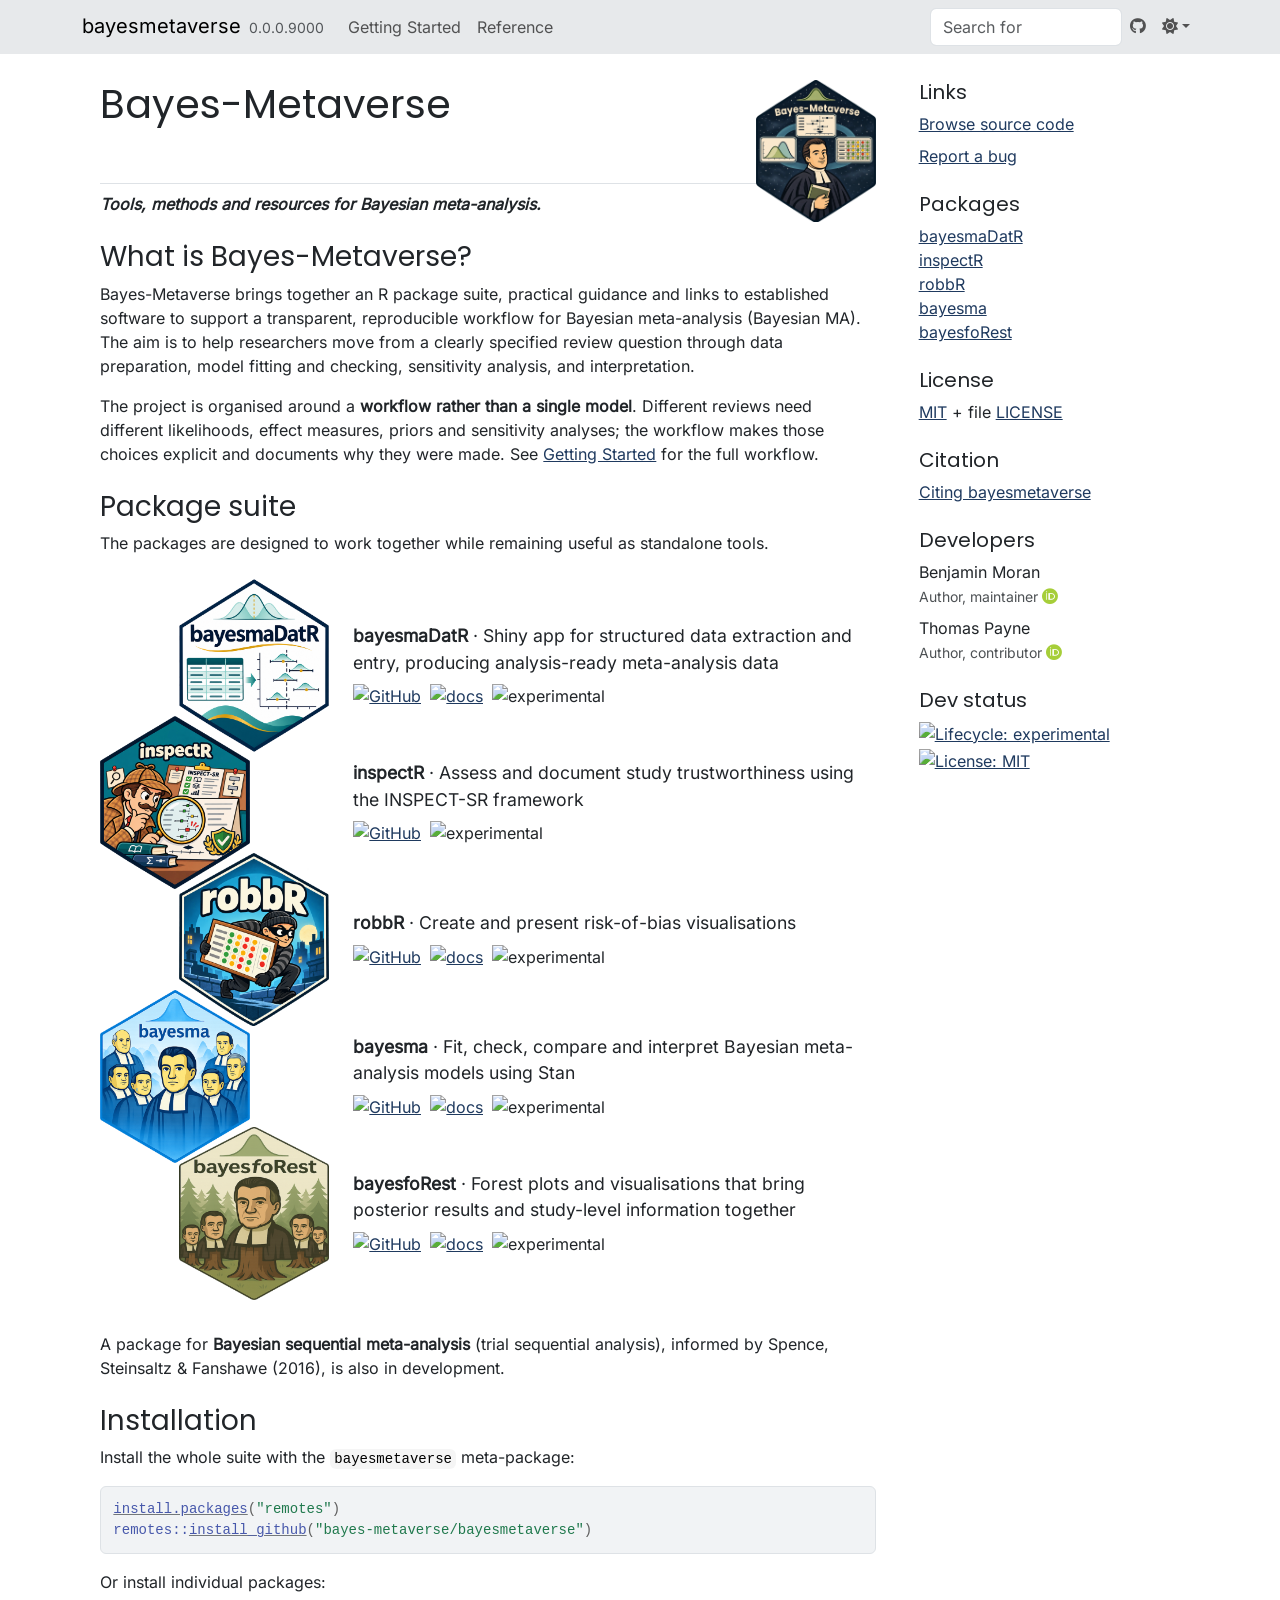
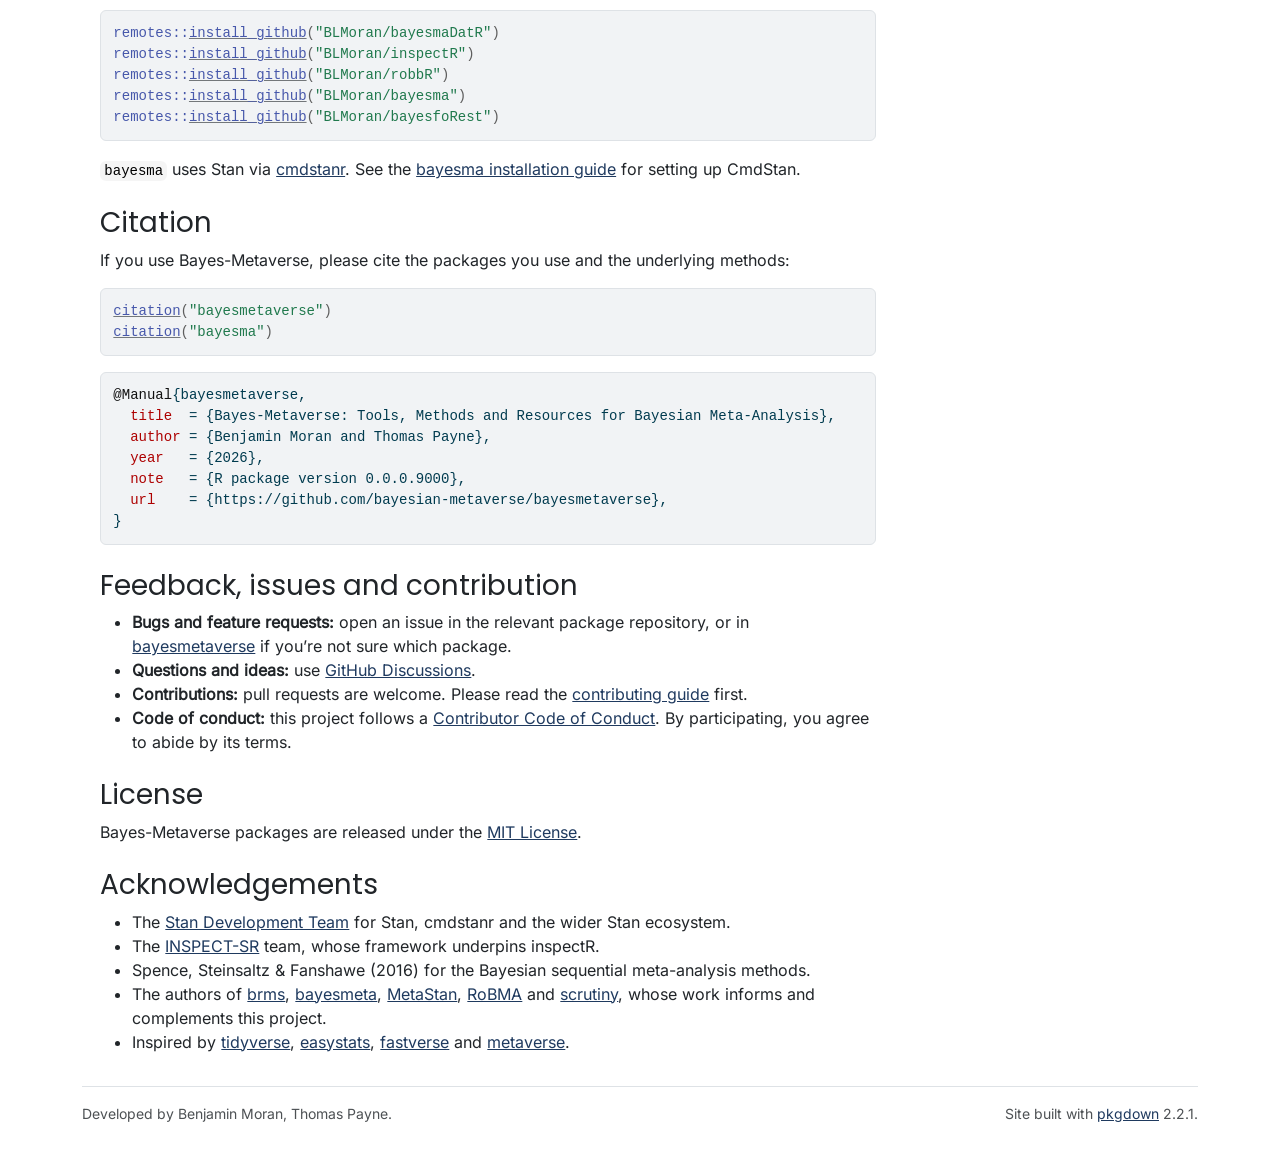
==== commit dad0c992: "Update site" ====
--- a/docs/index.html
+++ b/docs/index.html
@@ -233,8 +233,8 @@
 <div class="developers">
 <h2 data-toc-skip>Developers</h2>
 <ul class="list-unstyled">
-<li>Benjamin Moran <br><small class="roles"> Author, maintainer </small>   </li>
-<li>Thomas Payne <br><small class="roles"> Author </small>   </li>
+<li>Benjamin Moran <br><small class="roles"> Author, maintainer </small> <a href="https://orcid.org/0000-0002-6515-6722" target="orcid.widget" aria-label="ORCID" class="external-link"><span class="fab fa-orcid orcid" aria-hidden="true"></span></a>  </li>
+<li>Thomas Payne <br><small class="roles"> Author, contributor </small> <a href="https://orcid.org/0000-0002-5530-3717" target="orcid.widget" aria-label="ORCID" class="external-link"><span class="fab fa-orcid orcid" aria-hidden="true"></span></a>  </li>
 </ul>
 </div>
 
